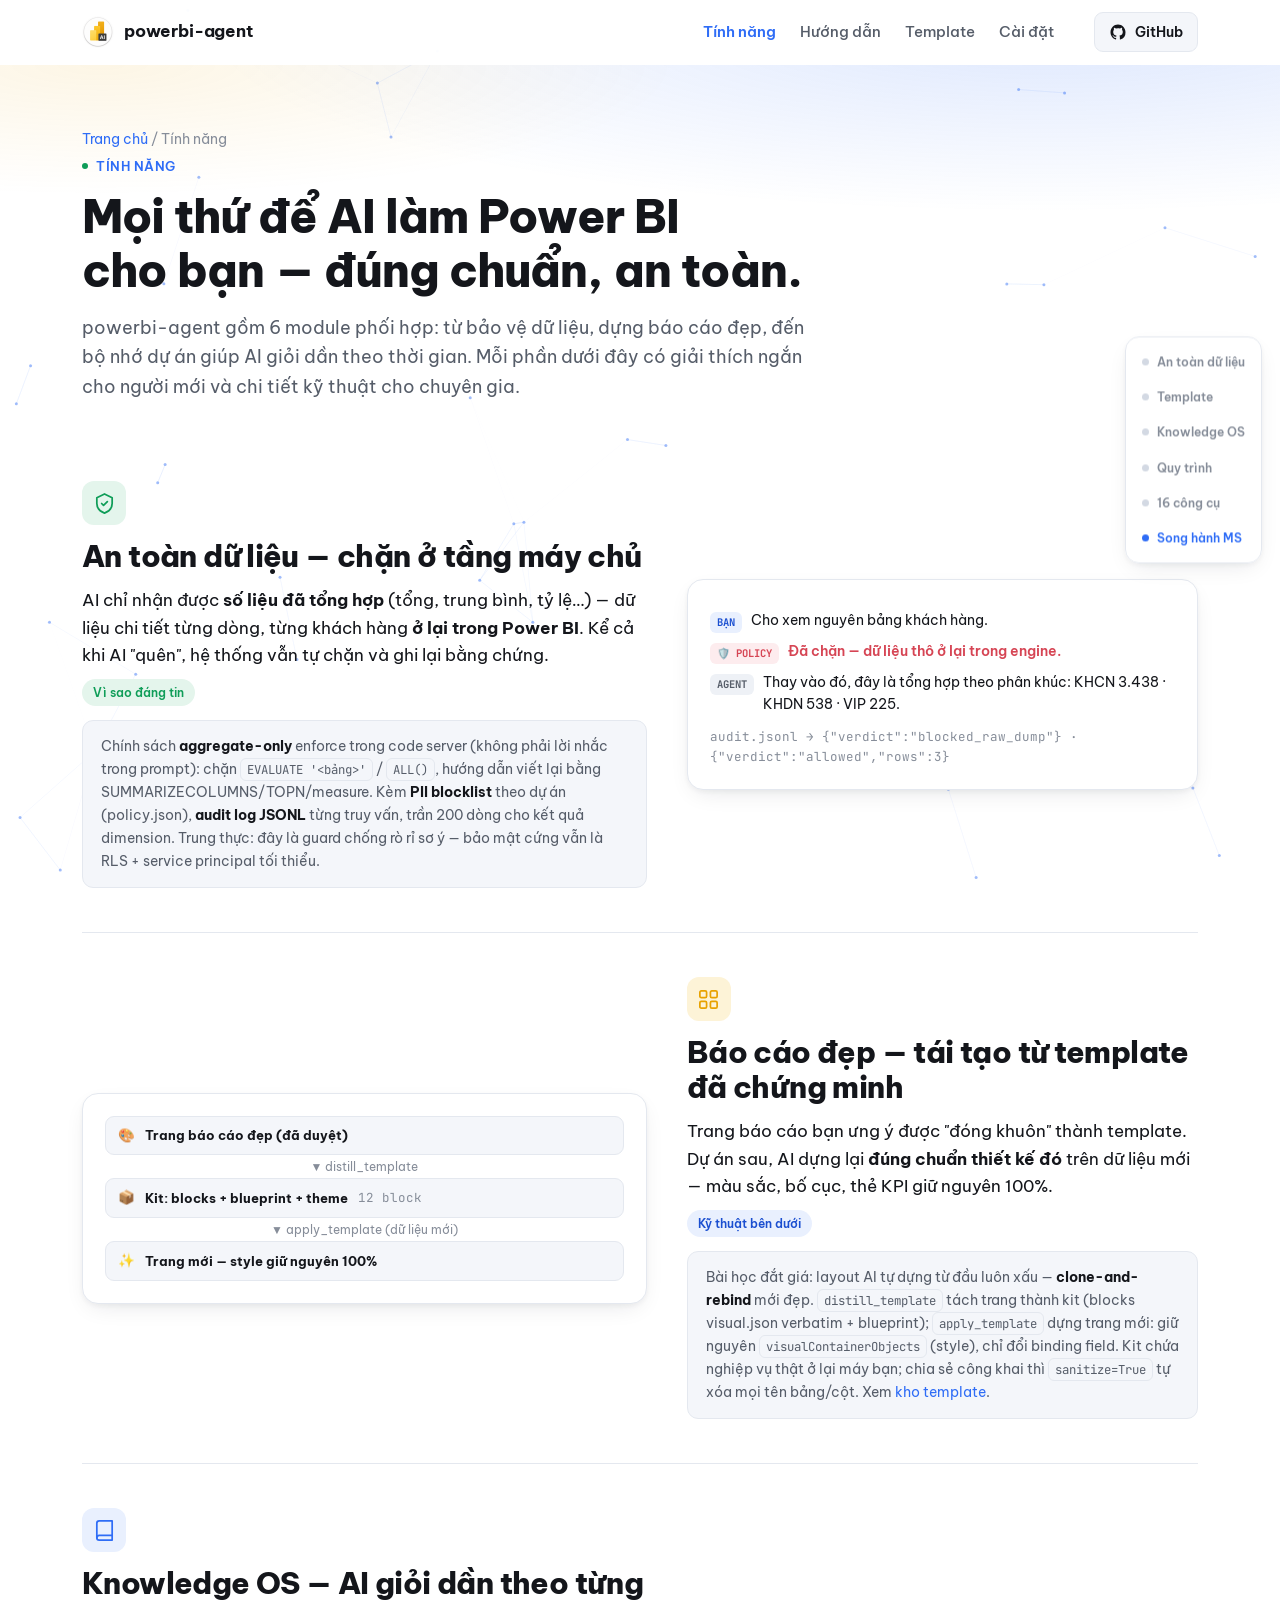
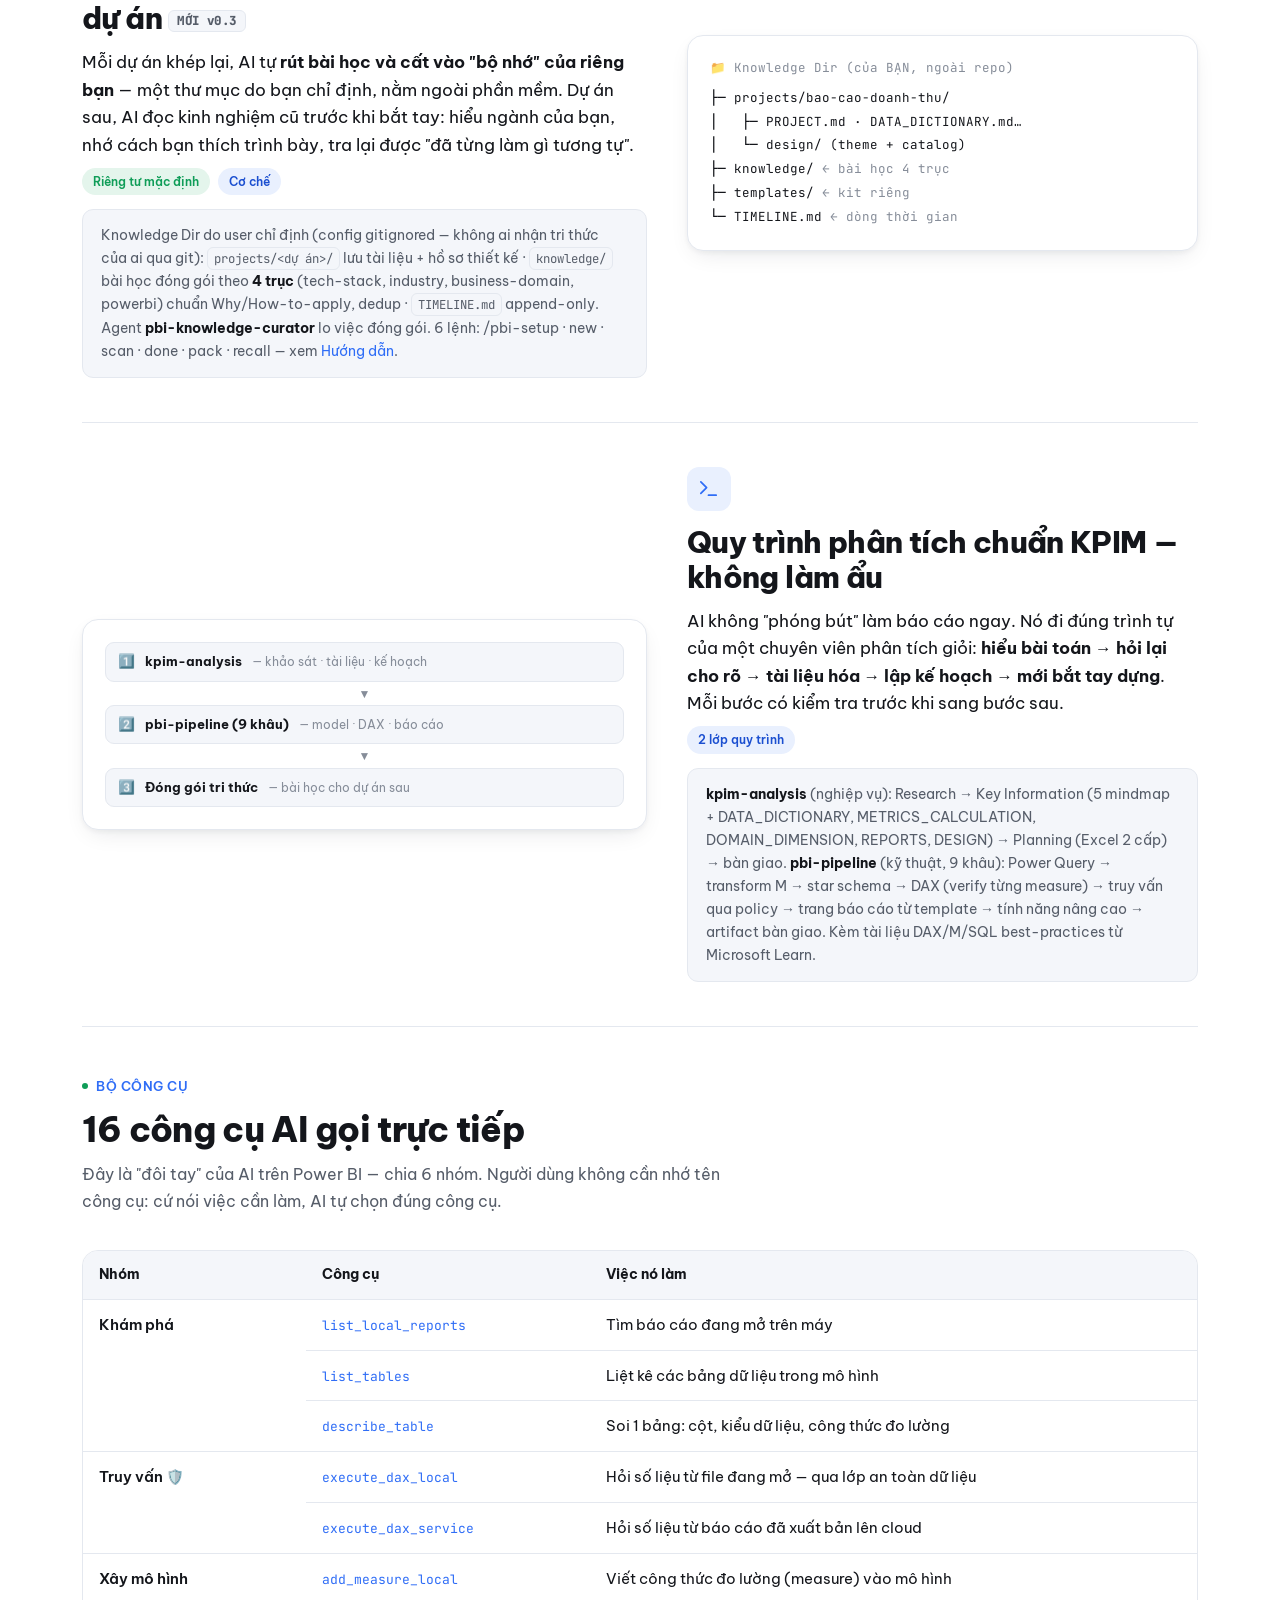
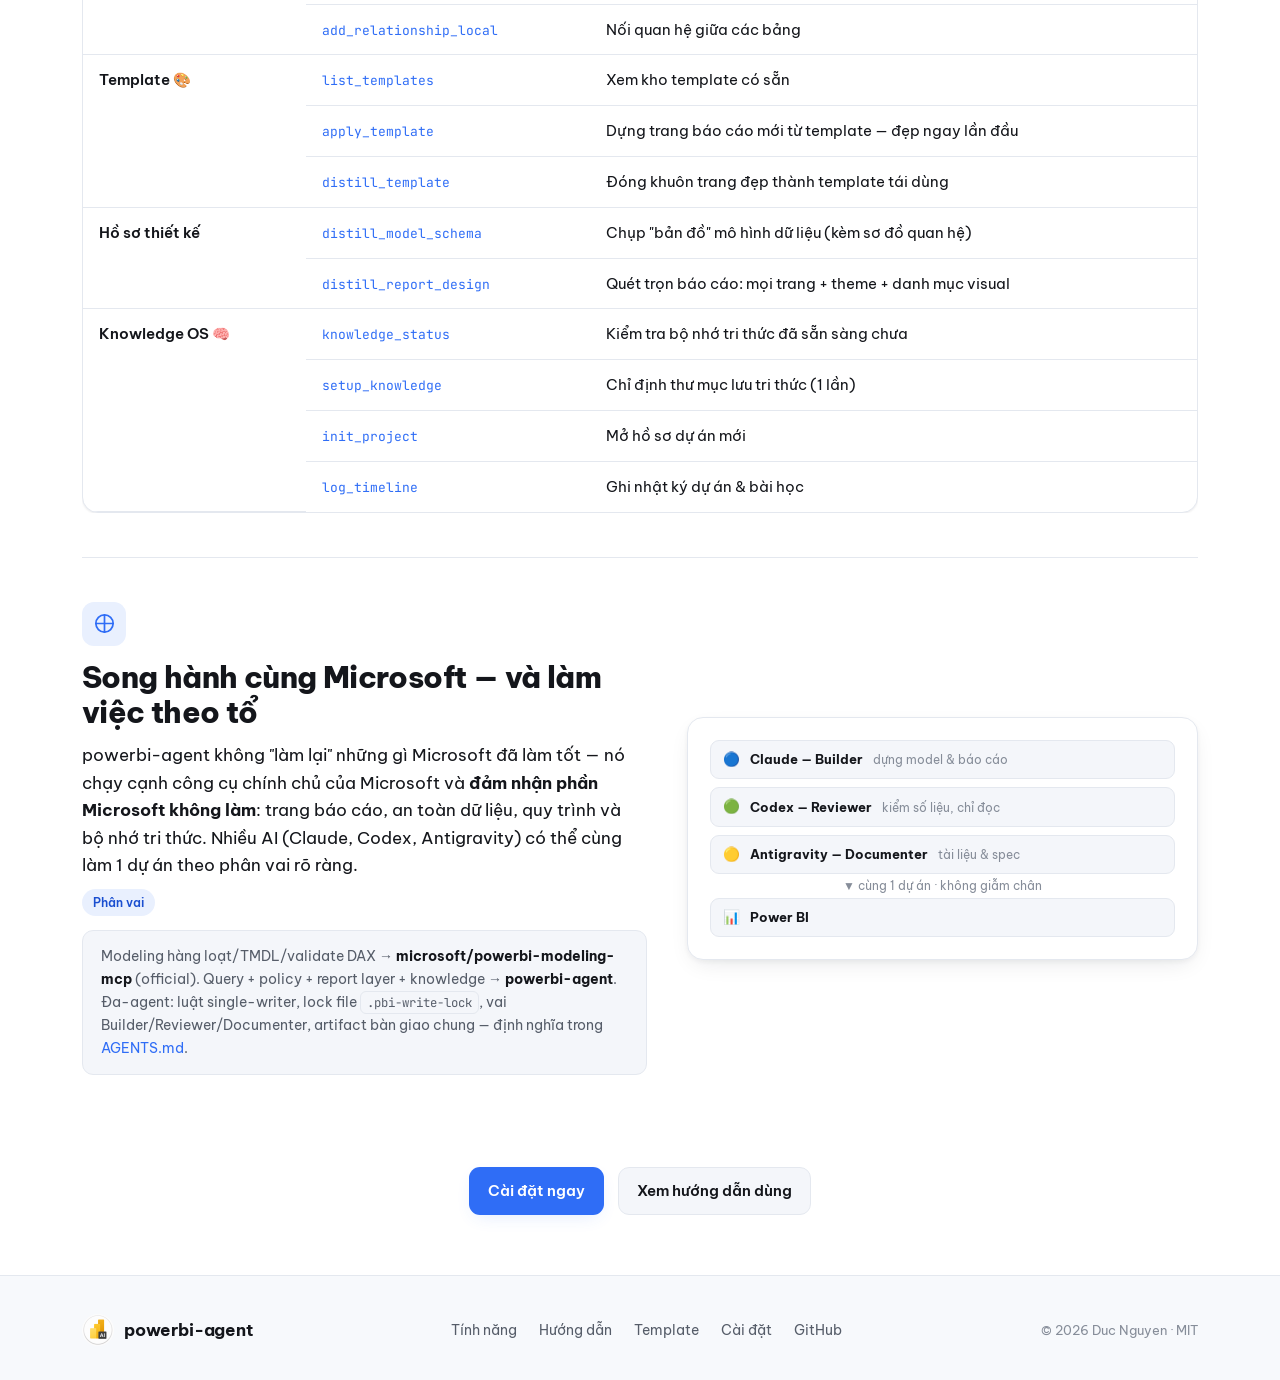
==== docs/feature/index.html @ 438487ad "docs site v2: real logo, 4 sub-pages (feature/instruction/template/install), quick-nav, dual-audienc" ====
<!doctype html>
<html lang="vi">
<head>
<meta charset="utf-8">
<meta name="viewport" content="width=device-width, initial-scale=1">
<title>Tính năng · powerbi-agent — AI Agent làm Power BI trọn vòng</title>
<meta name="description" content="Các module của powerbi-agent: an toàn dữ liệu enforce ở server, template báo cáo đẹp tái tạo được, Knowledge OS học theo từng dự án, quy trình phân tích chuẩn KPIM, 16 công cụ cho AI Agent.">
<link rel="icon" href="../assets/logo-128.png">
<link rel="preconnect" href="https://fonts.googleapis.com">
<link rel="preconnect" href="https://fonts.gstatic.com" crossorigin>
<link href="https://fonts.googleapis.com/css2?family=Be+Vietnam+Pro:wght@400;500;600;700;800&family=JetBrains+Mono:wght@400;500;600&display=swap" rel="stylesheet">
<link rel="stylesheet" href="../assets/site.css">
<style>
  .mod{display:grid;grid-template-columns:1.05fr .95fr;gap:40px;align-items:center;padding:44px 0;border-bottom:1px solid var(--border)}
  .mod:last-of-type{border-bottom:none}
  .mod.flip .mod-copy{order:2}
  .mod h2{font-size:clamp(1.4rem,3vw,1.9rem);font-weight:800;margin-top:12px}
  .mod .easy{margin-top:12px;font-size:1.04rem;line-height:1.65;color:var(--text)}
  .mod .deep{margin-top:14px;padding:14px 18px;background:var(--surface-2);border:1px solid var(--border);
    border-radius:var(--radius-sm);font-size:14px;color:var(--muted);line-height:1.65}
  .mod .deep b{color:var(--text)}
  .mod-visual{background:var(--surface);border:1px solid var(--border);border-radius:var(--radius);
    box-shadow:var(--shadow-md);padding:22px;font-size:13.5px}
  .mod-visual .mono{font-family:var(--mono);font-size:12.5px}
  @media (max-width:860px){.mod{grid-template-columns:1fr}.mod.flip .mod-copy{order:0}}
  .chat-line{display:flex;gap:9px;margin:8px 0;align-items:flex-start}
  .chat-line .who{flex:none;font-family:var(--mono);font-size:10.5px;font-weight:700;padding:2px 7px;border-radius:6px;margin-top:2px}
  .who.u{background:var(--accent-weak);color:var(--accent-ink)}
  .who.a{background:var(--surface-3);color:var(--muted)}
  .who.p{background:var(--danger-weak);color:var(--danger)}
  .swatch{display:inline-block;width:16px;height:16px;border-radius:4px;vertical-align:-3px;margin-right:2px;border:1px solid var(--border)}
  .flow-mini{display:flex;flex-direction:column;gap:8px}
  .flow-mini .fstep{display:flex;gap:10px;align-items:center;background:var(--surface-2);border:1px solid var(--border);border-radius:9px;padding:8px 12px}
  .flow-mini .fstep b{font-size:13px}
  .flow-mini .arr{text-align:center;color:var(--faint);font-size:12px;line-height:.6}
</style>
</head>
<body>
<canvas id="netbg" aria-hidden="true"></canvas>

<header class="site" id="siteHeader">
  <div class="wrap nav">
    <a class="brand" href="../"><img src="../assets/logo-128.png" alt="powerbi-agent">powerbi-agent</a>
    <nav class="nav-links">
      <a href="./" class="active">Tính năng</a>
      <a href="../instruction/">Hướng dẫn</a>
      <a href="../template/">Template</a>
      <a href="../install/">Cài đặt</a>
    </nav>
    <a class="btn btn-ghost btn-sm gh" href="https://github.com/ducnguyen221/powerbi-agent" target="_blank" rel="noopener">
      <svg viewBox="0 0 24 24" fill="currentColor" aria-hidden="true"><path d="M12 2C6.48 2 2 6.58 2 12.25c0 4.53 2.87 8.37 6.84 9.73.5.09.68-.22.68-.49 0-.24-.01-.87-.01-1.71-2.78.62-3.37-1.37-3.37-1.37-.45-1.18-1.11-1.49-1.11-1.49-.91-.64.07-.62.07-.62 1 .07 1.53 1.06 1.53 1.06.89 1.56 2.34 1.11 2.91.85.09-.66.35-1.11.63-1.36-2.22-.26-4.55-1.14-4.55-5.07 0-1.12.39-2.03 1.03-2.75-.1-.26-.45-1.3.1-2.71 0 0 .84-.28 2.75 1.05a9.4 9.4 0 0 1 2.5-.34c.85 0 1.71.12 2.5.34 1.91-1.33 2.75-1.05 2.75-1.05.55 1.41.2 2.45.1 2.71.64.72 1.03 1.63 1.03 2.75 0 3.94-2.34 4.81-4.57 5.06.36.32.68.94.68 1.9 0 1.37-.01 2.48-.01 2.82 0 .27.18.59.69.49A10.02 10.02 0 0 0 22 12.25C22 6.58 17.52 2 12 2Z"/></svg>
      <span>GitHub</span>
    </a>
  </div>
</header>

<nav class="quicknav" aria-label="Điều hướng nhanh">
  <a href="#an-toan"><span class="qdot"></span><span class="qlabel">An toàn dữ liệu</span></a>
  <a href="#template"><span class="qdot"></span><span class="qlabel">Template</span></a>
  <a href="#knowledge"><span class="qdot"></span><span class="qlabel">Knowledge OS</span></a>
  <a href="#quy-trinh"><span class="qdot"></span><span class="qlabel">Quy trình</span></a>
  <a href="#tools"><span class="qdot"></span><span class="qlabel">16 công cụ</span></a>
  <a href="#microsoft"><span class="qdot"></span><span class="qlabel">Song hành MS</span></a>
</nav>

<main>
<section class="page-hero">
  <div class="wrap">
    <p class="crumb"><a href="../">Trang chủ</a> / Tính năng</p>
    <span class="eyebrow"><span class="dot"></span>Tính năng</span>
    <h1>Mọi thứ để AI làm Power BI<br>cho bạn — đúng chuẩn, an toàn.</h1>
    <p class="lead">powerbi-agent gồm 6 module phối hợp: từ bảo vệ dữ liệu, dựng báo cáo đẹp,
    đến bộ nhớ dự án giúp AI giỏi dần theo thời gian. Mỗi phần dưới đây có giải thích ngắn cho
    người mới và chi tiết kỹ thuật cho chuyên gia.</p>
  </div>
</section>

<div class="wrap">

  <!-- MODULE 1: AN TOÀN DỮ LIỆU -->
  <div class="mod reveal" id="an-toan">
    <div class="mod-copy">
      <div class="ficon ok"><svg viewBox="0 0 24 24" fill="none" stroke="currentColor" stroke-width="1.8" stroke-linecap="round" stroke-linejoin="round"><path d="M12 2 4 6v6c0 5 3.4 8.4 8 10 4.6-1.6 8-5 8-10V6Z"/><path d="m9 12 2 2 4-4"/></svg></div>
      <h2>An toàn dữ liệu — chặn ở tầng máy chủ</h2>
      <p class="easy">AI chỉ nhận được <b>số liệu đã tổng hợp</b> (tổng, trung bình, tỷ lệ…) —
      dữ liệu chi tiết từng dòng, từng khách hàng <b>ở lại trong Power BI</b>. Kể cả khi AI "quên",
      hệ thống vẫn tự chặn và ghi lại bằng chứng.</p>
      <div class="aud"><span class="a1">Vì sao đáng tin</span></div>
      <div class="deep">Chính sách <b>aggregate-only</b> enforce trong code server (không phải lời nhắc
      trong prompt): chặn <code class="inline">EVALUATE '&lt;bảng&gt;'</code> / <code class="inline">ALL()</code>,
      hướng dẫn viết lại bằng SUMMARIZECOLUMNS/TOPN/measure. Kèm <b>PII blocklist</b> theo dự án
      (policy.json), <b>audit log JSONL</b> từng truy vấn, trần 200 dòng cho kết quả dimension.
      Trung thực: đây là guard chống rò rỉ sơ ý — bảo mật cứng vẫn là RLS + service principal tối thiểu.</div>
    </div>
    <div class="mod-visual" aria-hidden="true">
      <div class="chat-line"><span class="who u">BẠN</span><span>Cho xem nguyên bảng khách hàng.</span></div>
      <div class="chat-line"><span class="who p">🛡️ POLICY</span><span style="color:var(--danger);font-weight:600">Đã chặn — dữ liệu thô ở lại trong engine.</span></div>
      <div class="chat-line"><span class="who a">AGENT</span><span>Thay vào đó, đây là tổng hợp theo phân khúc: KHCN 3.438 · KHDN 538 · VIP 225.</span></div>
      <p class="mono" style="margin-top:12px;color:var(--faint)">audit.jsonl → {"verdict":"blocked_raw_dump"} · {"verdict":"allowed","rows":3}</p>
    </div>
  </div>

  <!-- MODULE 2: TEMPLATE -->
  <div class="mod flip reveal" id="template">
    <div class="mod-copy">
      <div class="ficon gold"><svg viewBox="0 0 24 24" fill="none" stroke="currentColor" stroke-width="1.8" stroke-linecap="round" stroke-linejoin="round"><rect x="3" y="3" width="7" height="7" rx="1.5"/><rect x="14" y="3" width="7" height="7" rx="1.5"/><rect x="3" y="14" width="7" height="7" rx="1.5"/><rect x="14" y="14" width="7" height="7" rx="1.5"/></svg></div>
      <h2>Báo cáo đẹp — tái tạo từ template đã chứng minh</h2>
      <p class="easy">Trang báo cáo bạn ưng ý được "đóng khuôn" thành template. Dự án sau, AI dựng lại
      <b>đúng chuẩn thiết kế đó</b> trên dữ liệu mới — màu sắc, bố cục, thẻ KPI giữ nguyên 100%.</p>
      <div class="aud"><span class="a2">Kỹ thuật bên dưới</span></div>
      <div class="deep">Bài học đắt giá: layout AI tự dựng từ đầu luôn xấu — <b>clone-and-rebind</b> mới đẹp.
      <code class="inline">distill_template</code> tách trang thành kit (blocks visual.json verbatim + blueprint);
      <code class="inline">apply_template</code> dựng trang mới: giữ nguyên <code class="inline">visualContainerObjects</code>
      (style), chỉ đổi binding field. Kit chứa nghiệp vụ thật ở lại máy bạn; chia sẻ công khai thì
      <code class="inline">sanitize=True</code> tự xóa mọi tên bảng/cột. Xem <a href="../template/" style="color:var(--accent)">kho template</a>.</div>
    </div>
    <div class="mod-visual" aria-hidden="true">
      <div class="flow-mini">
        <div class="fstep"><span>🎨</span><b>Trang báo cáo đẹp (đã duyệt)</b></div>
        <div class="arr">▼ distill_template</div>
        <div class="fstep"><span>📦</span><b>Kit: blocks + blueprint + theme</b><span class="mono" style="color:var(--faint)">12 block</span></div>
        <div class="arr">▼ apply_template (dữ liệu mới)</div>
        <div class="fstep"><span>✨</span><b>Trang mới — style giữ nguyên 100%</b></div>
      </div>
    </div>
  </div>

  <!-- MODULE 3: KNOWLEDGE OS -->
  <div class="mod reveal" id="knowledge">
    <div class="mod-copy">
      <div class="ficon"><svg viewBox="0 0 24 24" fill="none" stroke="currentColor" stroke-width="1.8" stroke-linecap="round" stroke-linejoin="round"><path d="M4 19.5A2.5 2.5 0 0 1 6.5 17H20"/><path d="M6.5 2H20v20H6.5A2.5 2.5 0 0 1 4 19.5v-15A2.5 2.5 0 0 1 6.5 2Z"/></svg></div>
      <h2>Knowledge OS — AI giỏi dần theo từng dự án <span class="kbd" style="vertical-align:middle">MỚI v0.3</span></h2>
      <p class="easy">Mỗi dự án khép lại, AI tự <b>rút bài học và cất vào "bộ nhớ" của riêng bạn</b> —
      một thư mục do bạn chỉ định, nằm ngoài phần mềm. Dự án sau, AI đọc kinh nghiệm cũ trước khi
      bắt tay: hiểu ngành của bạn, nhớ cách bạn thích trình bày, tra lại được "đã từng làm gì tương tự".</p>
      <div class="aud"><span class="a1">Riêng tư mặc định</span><span class="a2">Cơ chế</span></div>
      <div class="deep">Knowledge Dir do user chỉ định (config gitignored — không ai nhận tri thức của ai
      qua git): <code class="inline">projects/&lt;dự án&gt;/</code> lưu tài liệu + hồ sơ thiết kế ·
      <code class="inline">knowledge/</code> bài học đóng gói theo <b>4 trục</b> (tech-stack, industry,
      business-domain, powerbi) chuẩn Why/How-to-apply, dedup · <code class="inline">TIMELINE.md</code>
      append-only. Agent <b>pbi-knowledge-curator</b> lo việc đóng gói. 6 lệnh:
      /pbi-setup · new · scan · done · pack · recall — xem <a href="../instruction/" style="color:var(--accent)">Hướng dẫn</a>.</div>
    </div>
    <div class="mod-visual" aria-hidden="true">
      <p class="mono" style="color:var(--faint);margin-bottom:8px">📁 Knowledge Dir (của BẠN, ngoài repo)</p>
      <div class="mono" style="line-height:1.9">
        ├─ projects/bao-cao-doanh-thu/<br>
        │&nbsp;&nbsp;&nbsp;├─ PROJECT.md · DATA_DICTIONARY.md…<br>
        │&nbsp;&nbsp;&nbsp;└─ design/ (theme + catalog)<br>
        ├─ knowledge/ <span style="color:var(--faint)">← bài học 4 trục</span><br>
        ├─ templates/ <span style="color:var(--faint)">← kit riêng</span><br>
        └─ TIMELINE.md <span style="color:var(--faint)">← dòng thời gian</span>
      </div>
    </div>
  </div>

  <!-- MODULE 4: QUY TRÌNH -->
  <div class="mod flip reveal" id="quy-trinh">
    <div class="mod-copy">
      <div class="ficon"><svg viewBox="0 0 24 24" fill="none" stroke="currentColor" stroke-width="1.8" stroke-linecap="round" stroke-linejoin="round"><path d="M4 17l6-6-6-6"/><path d="M12 19h8"/></svg></div>
      <h2>Quy trình phân tích chuẩn KPIM — không làm ẩu</h2>
      <p class="easy">AI không "phóng bút" làm báo cáo ngay. Nó đi đúng trình tự của một chuyên viên
      phân tích giỏi: <b>hiểu bài toán → hỏi lại cho rõ → tài liệu hóa → lập kế hoạch → mới bắt tay dựng</b>.
      Mỗi bước có kiểm tra trước khi sang bước sau.</p>
      <div class="aud"><span class="a2">2 lớp quy trình</span></div>
      <div class="deep"><b>kpim-analysis</b> (nghiệp vụ): Research → Key Information (5 mindmap +
      DATA_DICTIONARY, METRICS_CALCULATION, DOMAIN_DIMENSION, REPORTS, DESIGN) → Planning (Excel 2 cấp)
      → bàn giao. <b>pbi-pipeline</b> (kỹ thuật, 9 khâu): Power Query → transform M → star schema →
      DAX (verify từng measure) → truy vấn qua policy → trang báo cáo từ template → tính năng nâng cao
      → artifact bàn giao. Kèm tài liệu DAX/M/SQL best-practices từ Microsoft Learn.</div>
    </div>
    <div class="mod-visual" aria-hidden="true">
      <div class="flow-mini">
        <div class="fstep"><span>1️⃣</span><b>kpim-analysis</b><span style="color:var(--faint);font-size:12px">— khảo sát · tài liệu · kế hoạch</span></div>
        <div class="arr">▼</div>
        <div class="fstep"><span>2️⃣</span><b>pbi-pipeline (9 khâu)</b><span style="color:var(--faint);font-size:12px">— model · DAX · báo cáo</span></div>
        <div class="arr">▼</div>
        <div class="fstep"><span>3️⃣</span><b>Đóng gói tri thức</b><span style="color:var(--faint);font-size:12px">— bài học cho dự án sau</span></div>
      </div>
    </div>
  </div>

  <!-- MODULE 5: 16 TOOLS -->
  <section id="tools" class="reveal" style="padding:44px 0;border-bottom:1px solid var(--border)">
    <div class="sec-head">
      <span class="eyebrow"><span class="dot"></span>Bộ công cụ</span>
      <h2>16 công cụ AI gọi trực tiếp</h2>
      <p>Đây là "đôi tay" của AI trên Power BI — chia 6 nhóm. Người dùng không cần nhớ tên công cụ:
      cứ nói việc cần làm, AI tự chọn đúng công cụ.</p>
    </div>
    <div class="tbl-wrap">
      <table class="tbl">
        <thead><tr><th>Nhóm</th><th>Công cụ</th><th>Việc nó làm</th></tr></thead>
        <tbody>
          <tr><td class="lbl" rowspan="3">Khám phá</td><td><code>list_local_reports</code></td><td>Tìm báo cáo đang mở trên máy</td></tr>
          <tr><td><code>list_tables</code></td><td>Liệt kê các bảng dữ liệu trong mô hình</td></tr>
          <tr><td><code>describe_table</code></td><td>Soi 1 bảng: cột, kiểu dữ liệu, công thức đo lường</td></tr>
          <tr><td class="lbl" rowspan="2">Truy vấn 🛡️</td><td><code>execute_dax_local</code></td><td>Hỏi số liệu từ file đang mở — qua lớp an toàn dữ liệu</td></tr>
          <tr><td><code>execute_dax_service</code></td><td>Hỏi số liệu từ báo cáo đã xuất bản lên cloud</td></tr>
          <tr><td class="lbl" rowspan="2">Xây mô hình</td><td><code>add_measure_local</code></td><td>Viết công thức đo lường (measure) vào mô hình</td></tr>
          <tr><td><code>add_relationship_local</code></td><td>Nối quan hệ giữa các bảng</td></tr>
          <tr><td class="lbl" rowspan="3">Template 🎨</td><td><code>list_templates</code></td><td>Xem kho template có sẵn</td></tr>
          <tr><td><code>apply_template</code></td><td>Dựng trang báo cáo mới từ template — đẹp ngay lần đầu</td></tr>
          <tr><td><code>distill_template</code></td><td>Đóng khuôn trang đẹp thành template tái dùng</td></tr>
          <tr><td class="lbl" rowspan="2">Hồ sơ thiết kế</td><td><code>distill_model_schema</code></td><td>Chụp "bản đồ" mô hình dữ liệu (kèm sơ đồ quan hệ)</td></tr>
          <tr><td><code>distill_report_design</code></td><td>Quét trọn báo cáo: mọi trang + theme + danh mục visual</td></tr>
          <tr><td class="lbl" rowspan="4">Knowledge OS 🧠</td><td><code>knowledge_status</code></td><td>Kiểm tra bộ nhớ tri thức đã sẵn sàng chưa</td></tr>
          <tr><td><code>setup_knowledge</code></td><td>Chỉ định thư mục lưu tri thức (1 lần)</td></tr>
          <tr><td><code>init_project</code></td><td>Mở hồ sơ dự án mới</td></tr>
          <tr><td><code>log_timeline</code></td><td>Ghi nhật ký dự án & bài học</td></tr>
        </tbody>
      </table>
    </div>
  </section>

  <!-- MODULE 6: MICROSOFT + MULTI-AGENT -->
  <div class="mod reveal" id="microsoft" style="border-bottom:none">
    <div class="mod-copy">
      <div class="ficon"><svg viewBox="0 0 24 24" fill="none" stroke="currentColor" stroke-width="1.8" stroke-linecap="round" stroke-linejoin="round"><path d="M12 3v18"/><path d="M3 12h18"/><circle cx="12" cy="12" r="9"/></svg></div>
      <h2>Song hành cùng Microsoft — và làm việc theo tổ</h2>
      <p class="easy">powerbi-agent không "làm lại" những gì Microsoft đã làm tốt — nó chạy cạnh công cụ
      chính chủ của Microsoft và <b>đảm nhận phần Microsoft không làm</b>: trang báo cáo, an toàn dữ liệu,
      quy trình và bộ nhớ tri thức. Nhiều AI (Claude, Codex, Antigravity) có thể cùng làm 1 dự án
      theo phân vai rõ ràng.</p>
      <div class="aud"><span class="a2">Phân vai</span></div>
      <div class="deep">Modeling hàng loạt/TMDL/validate DAX → <b>microsoft/powerbi-modeling-mcp</b> (official).
      Query + policy + report layer + knowledge → <b>powerbi-agent</b>. Đa-agent: luật single-writer,
      lock file <code class="inline">.pbi-write-lock</code>, vai Builder/Reviewer/Documenter, artifact
      bàn giao chung — định nghĩa trong <a href="https://github.com/ducnguyen221/powerbi-agent/blob/main/AGENTS.md" style="color:var(--accent)">AGENTS.md</a>.</div>
    </div>
    <div class="mod-visual" aria-hidden="true">
      <div class="flow-mini">
        <div class="fstep"><span>🔵</span><b>Claude — Builder</b><span style="color:var(--faint);font-size:12px">dựng model & báo cáo</span></div>
        <div class="fstep"><span>🟢</span><b>Codex — Reviewer</b><span style="color:var(--faint);font-size:12px">kiểm số liệu, chỉ đọc</span></div>
        <div class="fstep"><span>🟡</span><b>Antigravity — Documenter</b><span style="color:var(--faint);font-size:12px">tài liệu & spec</span></div>
        <div class="arr">▼ cùng 1 dự án · không giẫm chân</div>
        <div class="fstep"><span>📊</span><b>Power BI</b></div>
      </div>
    </div>
  </div>

  <div style="text-align:center;padding:48px 0 20px">
    <a class="btn btn-primary" href="../install/">Cài đặt ngay</a>
    <a class="btn btn-ghost" href="../instruction/" style="margin-left:10px">Xem hướng dẫn dùng</a>
  </div>
</div>
</main>

<footer class="site">
  <div class="wrap foot">
    <a class="brand" href="../"><img src="../assets/logo-128.png" alt="powerbi-agent" width="26" height="26">powerbi-agent</a>
    <div class="foot-links">
      <a href="../feature/">Tính năng</a><a href="../instruction/">Hướng dẫn</a>
      <a href="../template/">Template</a><a href="../install/">Cài đặt</a>
      <a href="https://github.com/ducnguyen221/powerbi-agent" target="_blank" rel="noopener">GitHub</a>
    </div>
    <span class="foot-copy">© 2026 Duc Nguyen · MIT</span>
  </div>
</footer>
<script src="../assets/site.js"></script>
</body>
</html>
---- docs/assets/site.css ----
/* powerbi-agent — shared design system (theo khuôn landing / ai-record family) */
:root{
  --bg:#ffffff; --bg-tint:#f7f9fc; --surface:#ffffff; --surface-2:#f4f6fa; --surface-3:#eef1f6;
  --border:#e4e8ef; --border-strong:#d3d9e3; --text:#14161b; --muted:#565d69; --faint:#868d99;
  --accent:#2f6df6; --accent-ink:#1b4fd0; --accent-weak:#e9f0fe; --accent-glow:rgba(47,109,246,.16);
  --gold:#e8a200; --gold-weak:#fdf3d7;
  --ok:#0f9d58; --ok-weak:#e4f5ec; --warn:#c9820a; --danger:#d64554; --danger-weak:#fdecee;
  --code-bg:#0f1116; --code-text:#e8ebf1; --code-border:#20242e;
  --radius:16px; --radius-sm:11px;
  --shadow-sm:0 1px 2px rgba(16,24,40,.05),0 1px 3px rgba(16,24,40,.04);
  --shadow-md:0 8px 24px -8px rgba(16,24,40,.12),0 2px 6px rgba(16,24,40,.05);
  --shadow-lg:0 30px 70px -24px rgba(20,40,90,.28);
  --mono:"JetBrains Mono",ui-monospace,"Cascadia Code",Consolas,monospace;
  --font:"Be Vietnam Pro",-apple-system,"Segoe UI",Roboto,"Noto Sans",sans-serif;
  --maxw:1160px;
}
@media (prefers-color-scheme:dark){
  :root{
    --bg:#0e0f13; --bg-tint:#111318; --surface:#16181d; --surface-2:#1b1e24; --surface-3:#22262e;
    --border:#282c34; --border-strong:#343a44; --text:#e9ebef; --muted:#a4abb6; --faint:#727984;
    --accent:#5b8cff; --accent-ink:#8fb0ff; --accent-weak:#182338; --accent-glow:rgba(91,140,255,.20);
    --gold:#f2c811; --gold-weak:#2b2410;
    --ok:#3ec38a; --ok-weak:#12271d; --warn:#e0a032; --danger:#ef6d79; --danger-weak:#2c161a;
    --code-bg:#0a0c10; --code-text:#e4e8f0; --code-border:#20242e;
    --shadow-sm:0 1px 2px rgba(0,0,0,.4);
    --shadow-md:0 10px 28px -10px rgba(0,0,0,.6);
    --shadow-lg:0 34px 80px -28px rgba(0,0,0,.75);
  }
}
*{box-sizing:border-box}
html{scroll-behavior:smooth;background:var(--bg)}
@media (prefers-reduced-motion:reduce){html{scroll-behavior:auto}}
#netbg{position:fixed;inset:0;width:100%;height:100%;z-index:-1;pointer-events:none;opacity:.9}
body{margin:0;background:transparent;color:var(--text);font-family:var(--font);line-height:1.6;
  font-size:16px;-webkit-font-smoothing:antialiased;text-rendering:optimizeLegibility;overflow-x:hidden}
a{color:inherit;text-decoration:none}
h1,h2,h3,h4{margin:0;letter-spacing:-.02em;line-height:1.15}
p{margin:0}
::selection{background:var(--accent);color:#fff}
.wrap{max-width:var(--maxw);margin:0 auto;padding:0 22px}
.eyebrow{display:inline-flex;align-items:center;gap:8px;font-size:12.5px;font-weight:600;
  letter-spacing:.04em;text-transform:uppercase;color:var(--accent)}
.eyebrow .dot{width:6px;height:6px;border-radius:50%;background:var(--ok)}

/* header */
header.site{position:sticky;top:0;z-index:50;background:color-mix(in srgb,var(--bg) 82%,transparent);
  backdrop-filter:saturate(180%) blur(14px);-webkit-backdrop-filter:saturate(180%) blur(14px);
  border-bottom:1px solid transparent;transition:border-color .25s}
header.site.scrolled{border-bottom-color:var(--border)}
.nav{display:flex;align-items:center;gap:20px;height:64px}
.brand{display:flex;align-items:center;gap:10px;font-weight:700;font-size:17px;letter-spacing:-.01em}
.brand img{width:32px;height:32px;border-radius:50%;display:block}
.nav-links{display:flex;gap:24px;margin-left:auto}
.nav-links a{font-size:14.5px;font-weight:500;color:var(--muted);transition:color .18s}
.nav-links a:hover,.nav-links a.active{color:var(--text)}
.nav-links a.active{color:var(--accent);font-weight:600}
.nav .gh{margin-left:20px}
@media (max-width:860px){.nav-links{gap:14px}.nav-links a{font-size:13px}.nav .gh span{display:none}}

/* buttons */
.btn{display:inline-flex;align-items:center;gap:8px;white-space:nowrap;font-family:var(--font);
  font-size:15px;font-weight:600;padding:11px 18px;border-radius:11px;border:1px solid transparent;
  cursor:pointer;transition:transform .12s ease,background .18s,border-color .18s,box-shadow .18s}
.btn svg{width:18px;height:18px;flex:none}
.btn:active{transform:translateY(1px)}
.btn-primary{background:var(--accent);color:#fff;box-shadow:0 6px 18px -6px var(--accent-glow)}
.btn-primary:hover{background:var(--accent-ink)}
.btn-ghost{background:var(--surface-2);color:var(--text);border-color:var(--border)}
.btn-ghost:hover{background:var(--surface-3);border-color:var(--border-strong)}
.btn-sm{padding:8px 14px;font-size:14px;border-radius:9px}

/* page hero (sub-pages) */
.page-hero{position:relative;padding:64px 0 36px;overflow:hidden}
.page-hero::before{content:"";position:absolute;inset:0;z-index:-1;pointer-events:none;
  background:radial-gradient(120% 90% at 82% -10%,var(--accent-glow),transparent 55%),
    radial-gradient(90% 70% at 8% 0%,color-mix(in srgb,var(--gold) 10%,transparent),transparent 50%)}
.page-hero h1{font-size:clamp(1.9rem,4.6vw,2.9rem);font-weight:800;margin-top:14px}
.page-hero .lead{margin-top:16px;font-size:clamp(1rem,2vw,1.15rem);color:var(--muted);max-width:62ch;line-height:1.6}
.crumb{font-size:13.5px;color:var(--faint)}
.crumb a{color:var(--accent)}

/* sections & cards */
section{padding:56px 0}
.sec-head{max-width:660px;margin-bottom:36px}
.sec-head h2{font-size:clamp(1.6rem,3.4vw,2.2rem);font-weight:800;margin-top:12px}
.sec-head p{margin-top:12px;color:var(--muted);font-size:1.03rem;line-height:1.6}
.card{background:var(--surface);border:1px solid var(--border);border-radius:var(--radius);
  padding:24px;box-shadow:var(--shadow-sm)}
.card h3{font-size:1.12rem;font-weight:700}
.card p{margin-top:9px;color:var(--muted);font-size:14.5px;line-height:1.6}
.grid-2{display:grid;grid-template-columns:1fr 1fr;gap:16px}
.grid-3{display:grid;grid-template-columns:repeat(3,1fr);gap:16px}
@media (max-width:900px){.grid-3{grid-template-columns:1fr 1fr}}
@media (max-width:620px){.grid-2,.grid-3{grid-template-columns:1fr}}
.ficon{width:44px;height:44px;border-radius:12px;display:flex;align-items:center;justify-content:center;
  background:var(--accent-weak);color:var(--accent);margin-bottom:14px}
.ficon.gold{background:var(--gold-weak);color:var(--gold)}
.ficon.ok{background:var(--ok-weak);color:var(--ok)}
.ficon svg{width:23px;height:23px}
.kbd{display:inline-block;font-family:var(--mono);font-size:12.5px;color:var(--muted);
  background:var(--surface-2);border:1px solid var(--border);border-radius:6px;padding:3px 8px}
code.inline{font-family:var(--mono);font-size:.88em;background:var(--surface-2);
  border:1px solid var(--border);border-radius:6px;padding:2px 6px}

/* tables */
.tbl-wrap{overflow-x:auto}
table.tbl{border-collapse:separate;border-spacing:0;width:100%;background:var(--surface);
  border:1px solid var(--border);border-radius:var(--radius);overflow:hidden;box-shadow:var(--shadow-sm)}
table.tbl th,table.tbl td{padding:13px 16px;text-align:left;font-size:14.5px;vertical-align:top}
table.tbl thead th{background:var(--surface-2);font-weight:700;font-size:13.5px;border-bottom:1px solid var(--border)}
table.tbl tbody tr:not(:last-child) td{border-bottom:1px solid var(--border)}
table.tbl td.lbl{font-weight:600;white-space:nowrap}
table.tbl code{font-family:var(--mono);font-size:13px;color:var(--accent)}

/* code cards */
.code-card{background:var(--code-bg);border:1px solid var(--code-border);border-radius:var(--radius);
  box-shadow:var(--shadow-md);overflow:hidden;margin:14px 0}
.code-top{display:flex;align-items:center;gap:8px;padding:10px 15px;border-bottom:1px solid var(--code-border)}
.code-top .fn{font-family:var(--mono);font-size:12.5px;color:#9aa3b2}
.copy-btn{margin-left:auto;display:inline-flex;align-items:center;gap:6px;cursor:pointer;
  font-family:var(--font);font-size:12.5px;font-weight:600;color:#cdd4e0;
  background:rgba(255,255,255,.06);border:1px solid rgba(255,255,255,.12);padding:5px 11px;border-radius:8px}
.copy-btn:hover{background:rgba(255,255,255,.12);color:#fff}
.copy-btn.done{color:#3ec38a;border-color:rgba(62,195,138,.4)}
.code-scroll{overflow-x:auto}
.code-card pre{margin:0;padding:15px 18px}
.code-card pre code{font-family:var(--mono);font-size:13px;line-height:1.8;color:var(--code-text);white-space:pre;display:block}
.code-scroll .cm{color:#6f7a8d}.code-scroll .pr{color:#5b8cff}

/* callouts */
.note{border-left:3px solid var(--accent);background:var(--accent-weak);padding:14px 18px;
  border-radius:var(--radius-sm);font-size:14.5px;color:var(--text);margin:16px 0;line-height:1.6}
.note.warn{border-left-color:var(--warn);background:color-mix(in srgb,var(--warn) 10%,var(--surface))}
.note b{color:var(--text)}

/* steps */
.step{display:flex;gap:16px;align-items:flex-start;margin:18px 0}
.step .num{flex:none;width:36px;height:36px;border-radius:50%;background:var(--accent);color:#fff;
  font-weight:800;display:flex;align-items:center;justify-content:center;font-size:15px}
.step .body{flex:1;min-width:0}
.step h3{font-size:1.08rem;font-weight:700}
.step p{margin-top:6px;color:var(--muted);font-size:14.5px;line-height:1.6}

/* dual-audience chips */
.aud{display:flex;gap:8px;flex-wrap:wrap;margin-top:10px}
.aud span{font-size:12px;font-weight:600;padding:3px 10px;border-radius:999px;border:1px solid var(--border);color:var(--muted)}
.aud .a1{background:var(--ok-weak);color:var(--ok);border-color:transparent}
.aud .a2{background:var(--accent-weak);color:var(--accent-ink);border-color:transparent}

/* quick-nav dọc bên phải */
.quicknav{position:fixed;right:18px;top:50%;transform:translateY(-50%);z-index:40;
  display:flex;flex-direction:column;gap:6px;background:color-mix(in srgb,var(--surface) 80%,transparent);
  backdrop-filter:blur(10px);border:1px solid var(--border);border-radius:14px;padding:10px 8px;box-shadow:var(--shadow-md)}
.quicknav a{display:flex;align-items:center;gap:8px;font-size:12px;font-weight:600;color:var(--faint);
  padding:5px 8px;border-radius:8px;transition:color .15s,background .15s}
.quicknav a .qdot{width:7px;height:7px;border-radius:50%;background:var(--border-strong);flex:none;transition:background .15s}
.quicknav a:hover{color:var(--text);background:var(--surface-2)}
.quicknav a.on{color:var(--accent)}
.quicknav a.on .qdot{background:var(--accent)}
@media (max-width:1240px){.quicknav .qlabel{display:none}.quicknav{padding:10px 6px}}
@media (max-width:760px){.quicknav{display:none}}

/* footer */
footer.site{border-top:1px solid var(--border);background:var(--bg-tint);padding:38px 0 34px;margin-top:40px}
.foot{display:flex;justify-content:space-between;gap:30px;flex-wrap:wrap;align-items:center}
.foot-links{display:flex;gap:22px;flex-wrap:wrap}
.foot-links a{font-size:14px;color:var(--muted)}
.foot-links a:hover{color:var(--accent)}
.foot-copy{color:var(--faint);font-size:13px}

/* reveal */
@media (prefers-reduced-motion:no-preference){
  .reveal{opacity:0;transform:translateY(20px);transition:opacity .6s cubic-bezier(.16,1,.3,1),transform .6s cubic-bezier(.16,1,.3,1)}
  .reveal.in{opacity:1;transform:none}
}
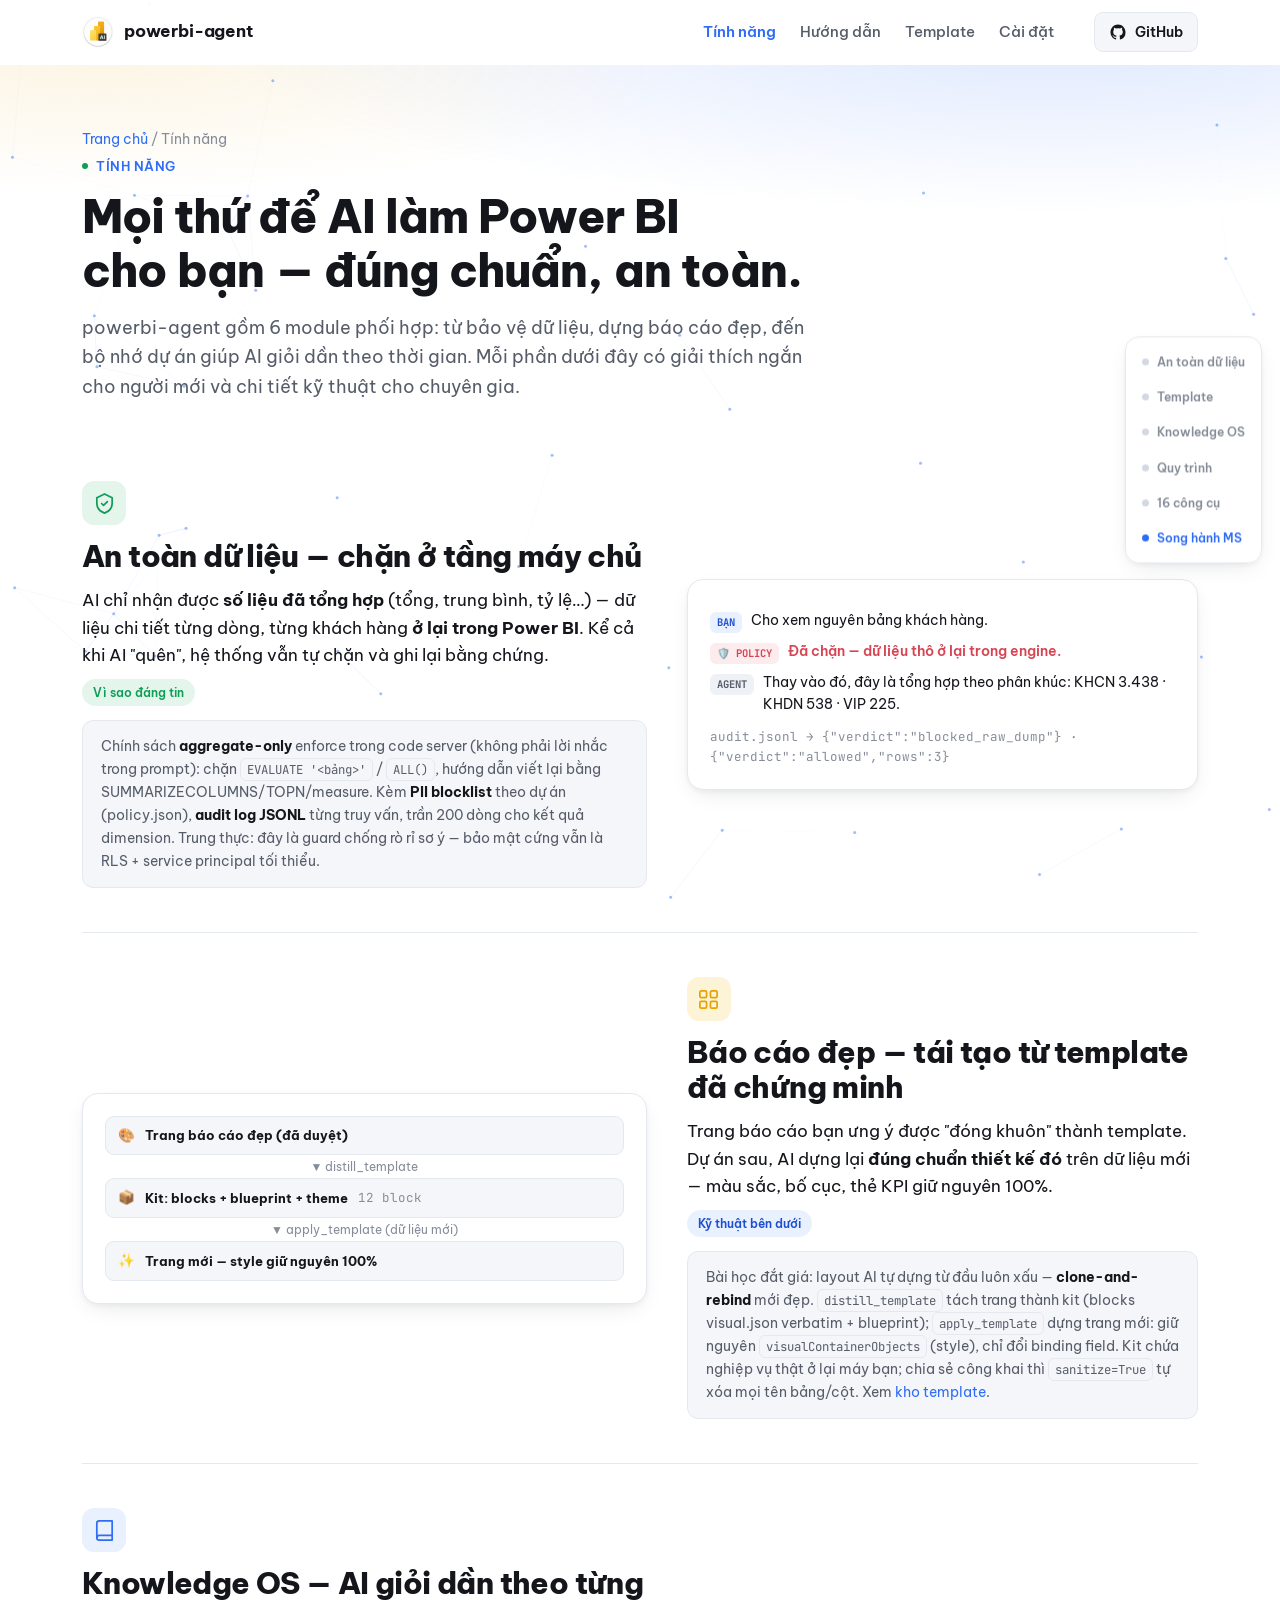
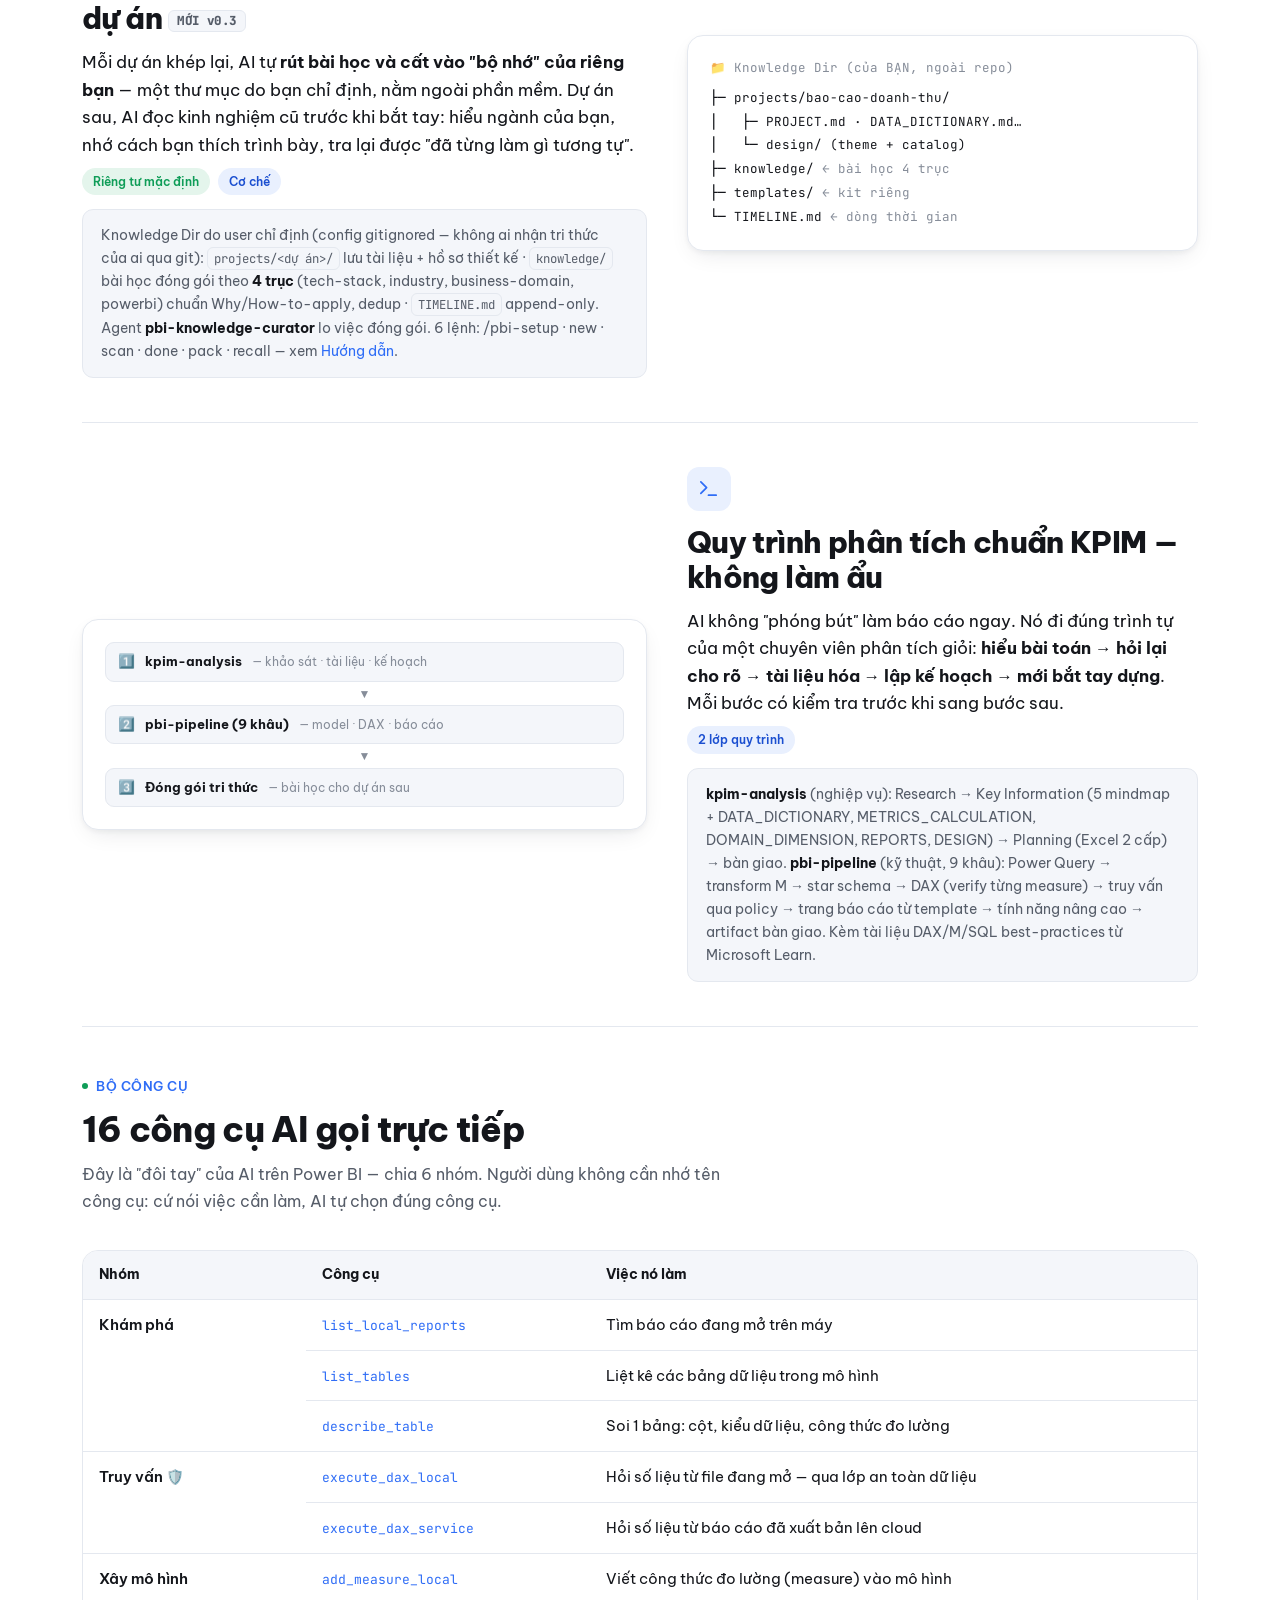
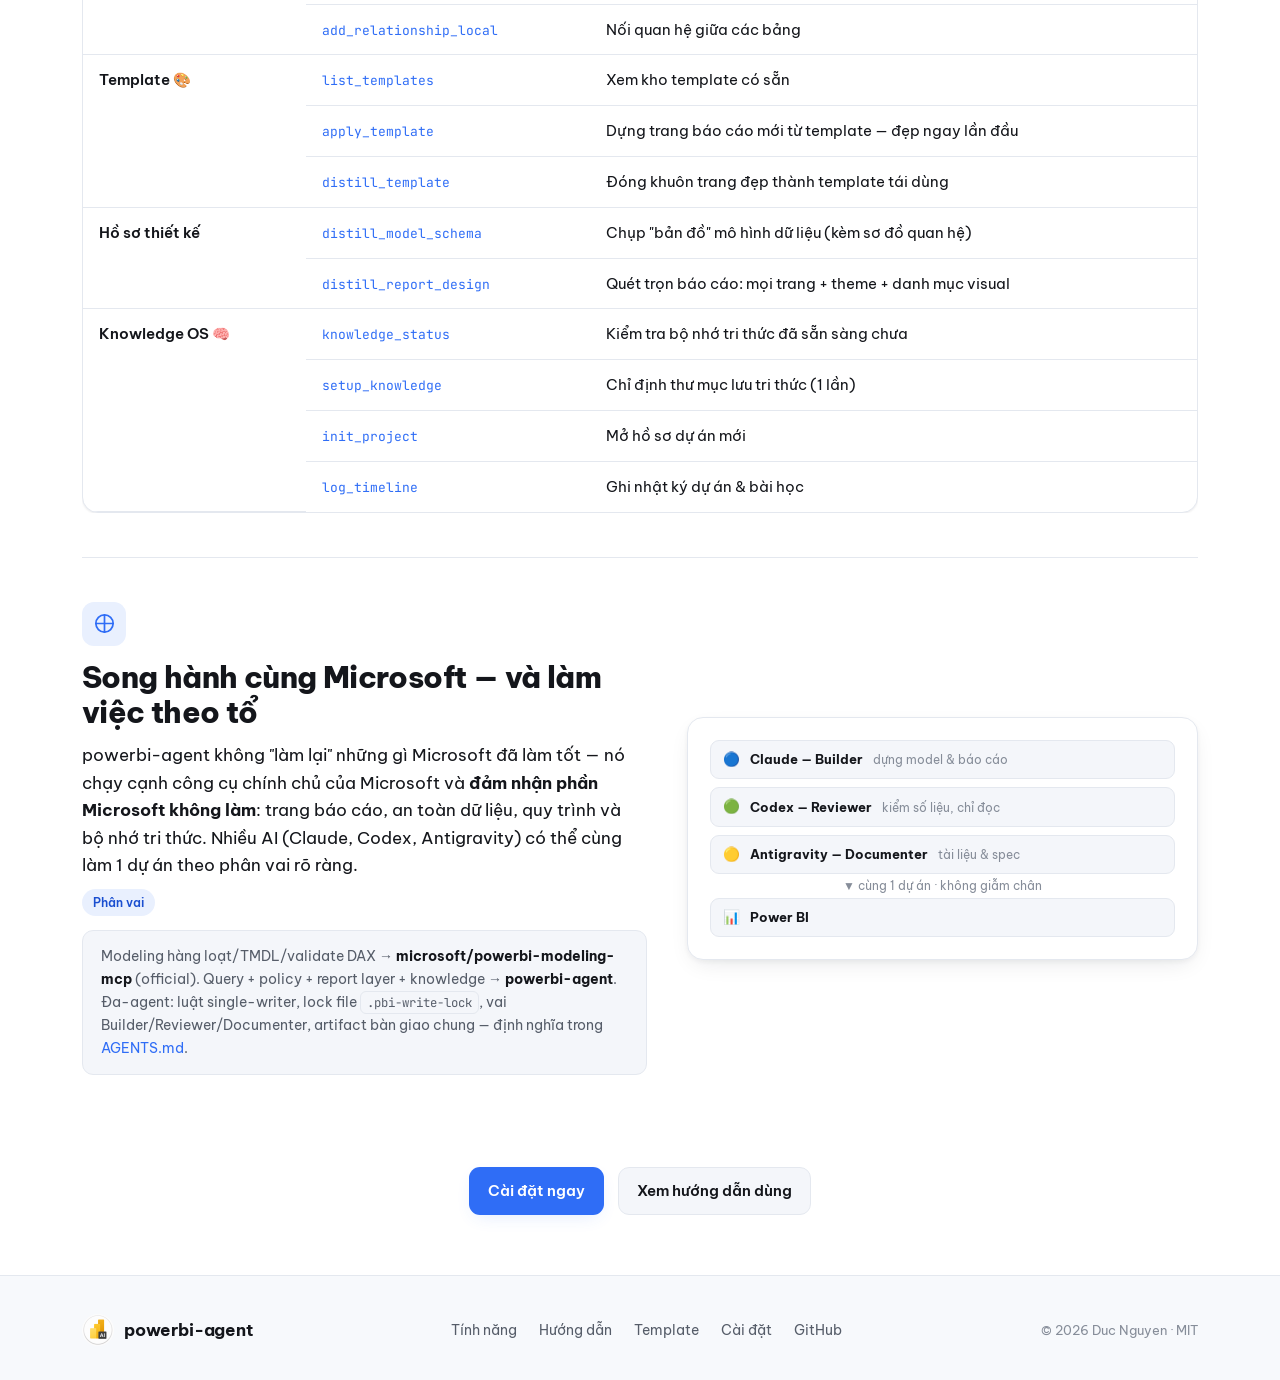
==== commit 7e412309: "docs site: apply triaged fixes from Codex review + own mobile UAT Codex (gpt-5.6-sol, read-only sand" ====
--- a/docs/feature/index.html
+++ b/docs/feature/index.html
@@ -42,7 +42,7 @@
   <div class="wrap nav">
     <a class="brand" href="../"><img src="../assets/logo-128.png" alt="powerbi-agent">powerbi-agent</a>
     <nav class="nav-links">
-      <a href="./" class="active">Tính năng</a>
+      <a href="./" class="active" aria-current="page">Tính năng</a>
       <a href="../instruction/">Hướng dẫn</a>
       <a href="../template/">Template</a>
       <a href="../install/">Cài đặt</a>
@@ -190,7 +190,8 @@
     </div>
     <div class="tbl-wrap">
       <table class="tbl">
-        <thead><tr><th>Nhóm</th><th>Công cụ</th><th>Việc nó làm</th></tr></thead>
+        <caption style="position:absolute;width:1px;height:1px;overflow:hidden;clip:rect(0 0 0 0)">Danh sách 16 công cụ của powerbi-agent theo nhóm</caption>
+        <thead><tr><th scope="col">Nhóm</th><th scope="col">Công cụ</th><th scope="col">Việc nó làm</th></tr></thead>
         <tbody>
           <tr><td class="lbl" rowspan="3">Khám phá</td><td><code>list_local_reports</code></td><td>Tìm báo cáo đang mở trên máy</td></tr>
           <tr><td><code>list_tables</code></td><td>Liệt kê các bảng dữ liệu trong mô hình</td></tr>
--- a/docs/assets/site.css
+++ b/docs/assets/site.css
@@ -56,6 +56,7 @@
 .nav-links a.active{color:var(--accent);font-weight:600}
 .nav .gh{margin-left:20px}
 @media (max-width:860px){.nav-links{gap:14px}.nav-links a{font-size:13px}.nav .gh span{display:none}}
+@media (max-width:560px){.brand{font-size:14.5px;gap:7px}.brand img{width:26px;height:26px}.nav{gap:10px;height:56px}.nav-links{gap:9px}.nav-links a{font-size:12px}}
 
 /* buttons */
 .btn{display:inline-flex;align-items:center;gap:8px;white-space:nowrap;font-family:var(--font);
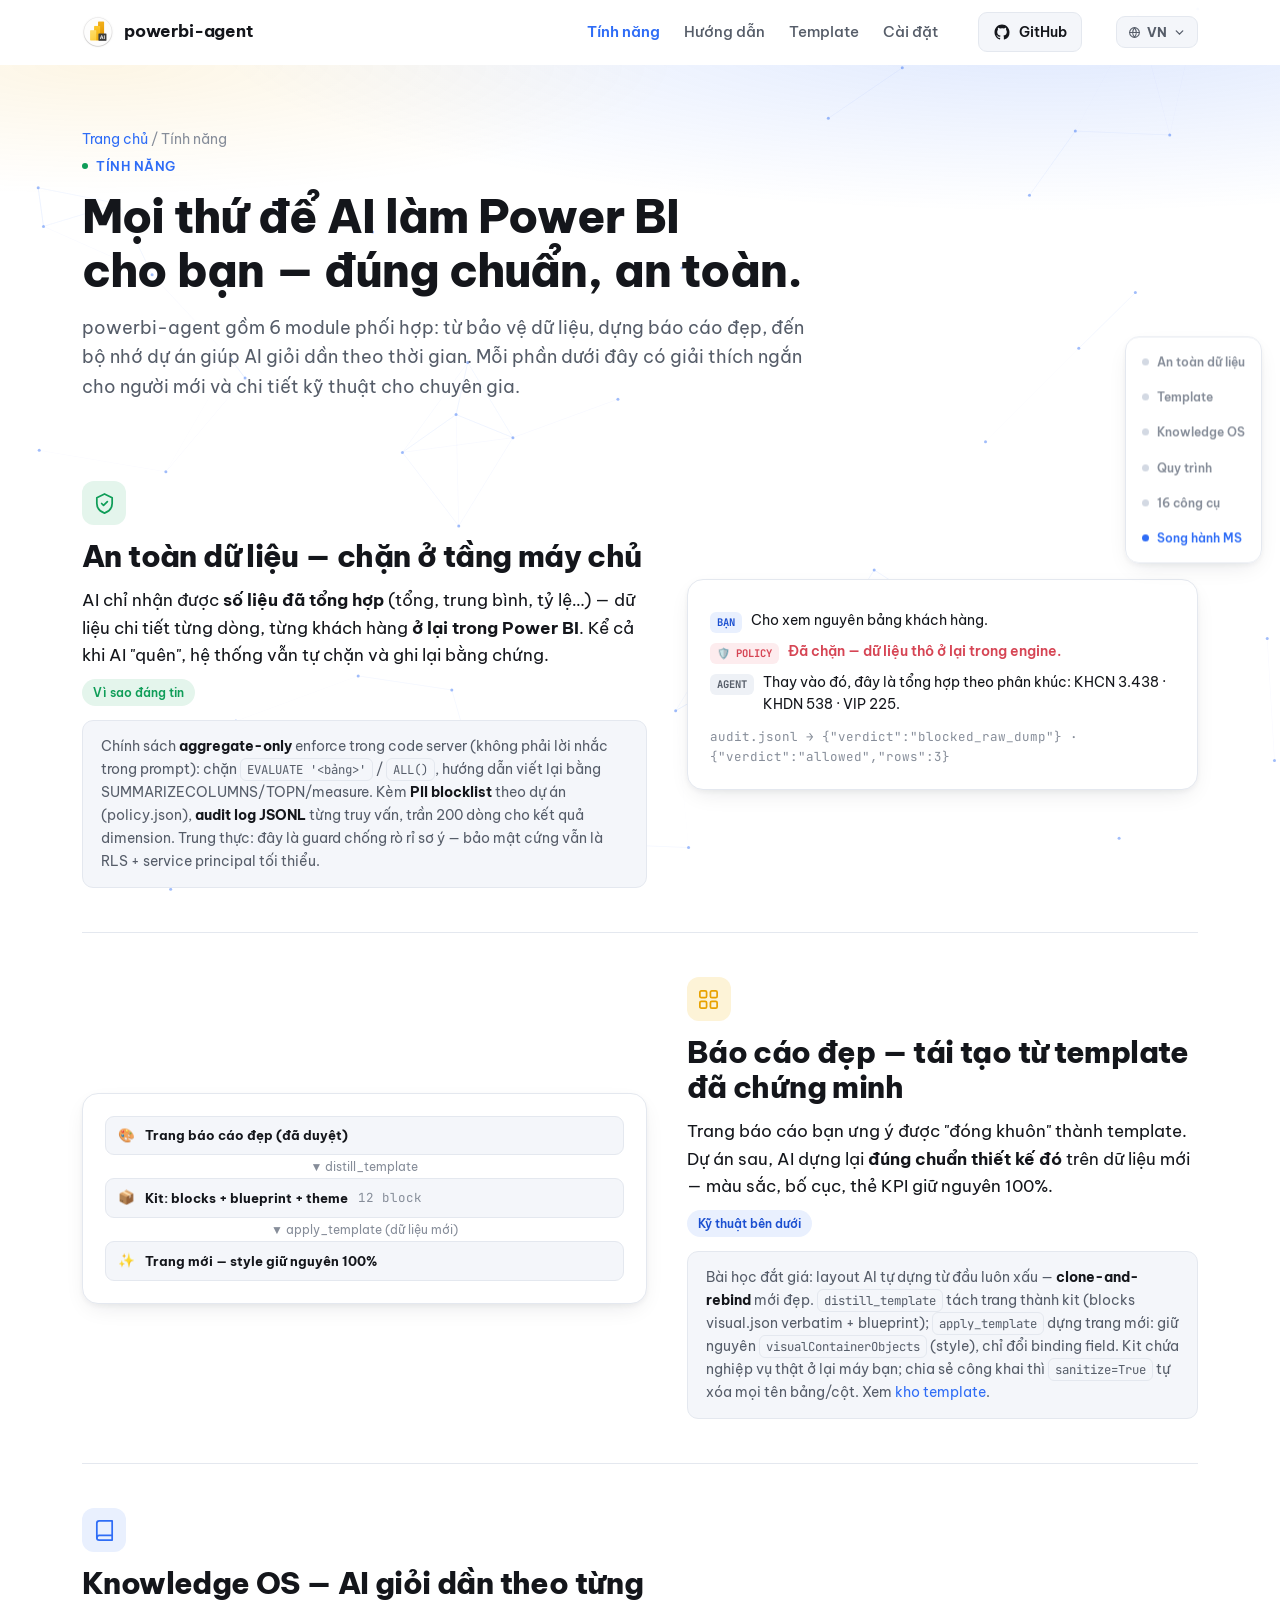
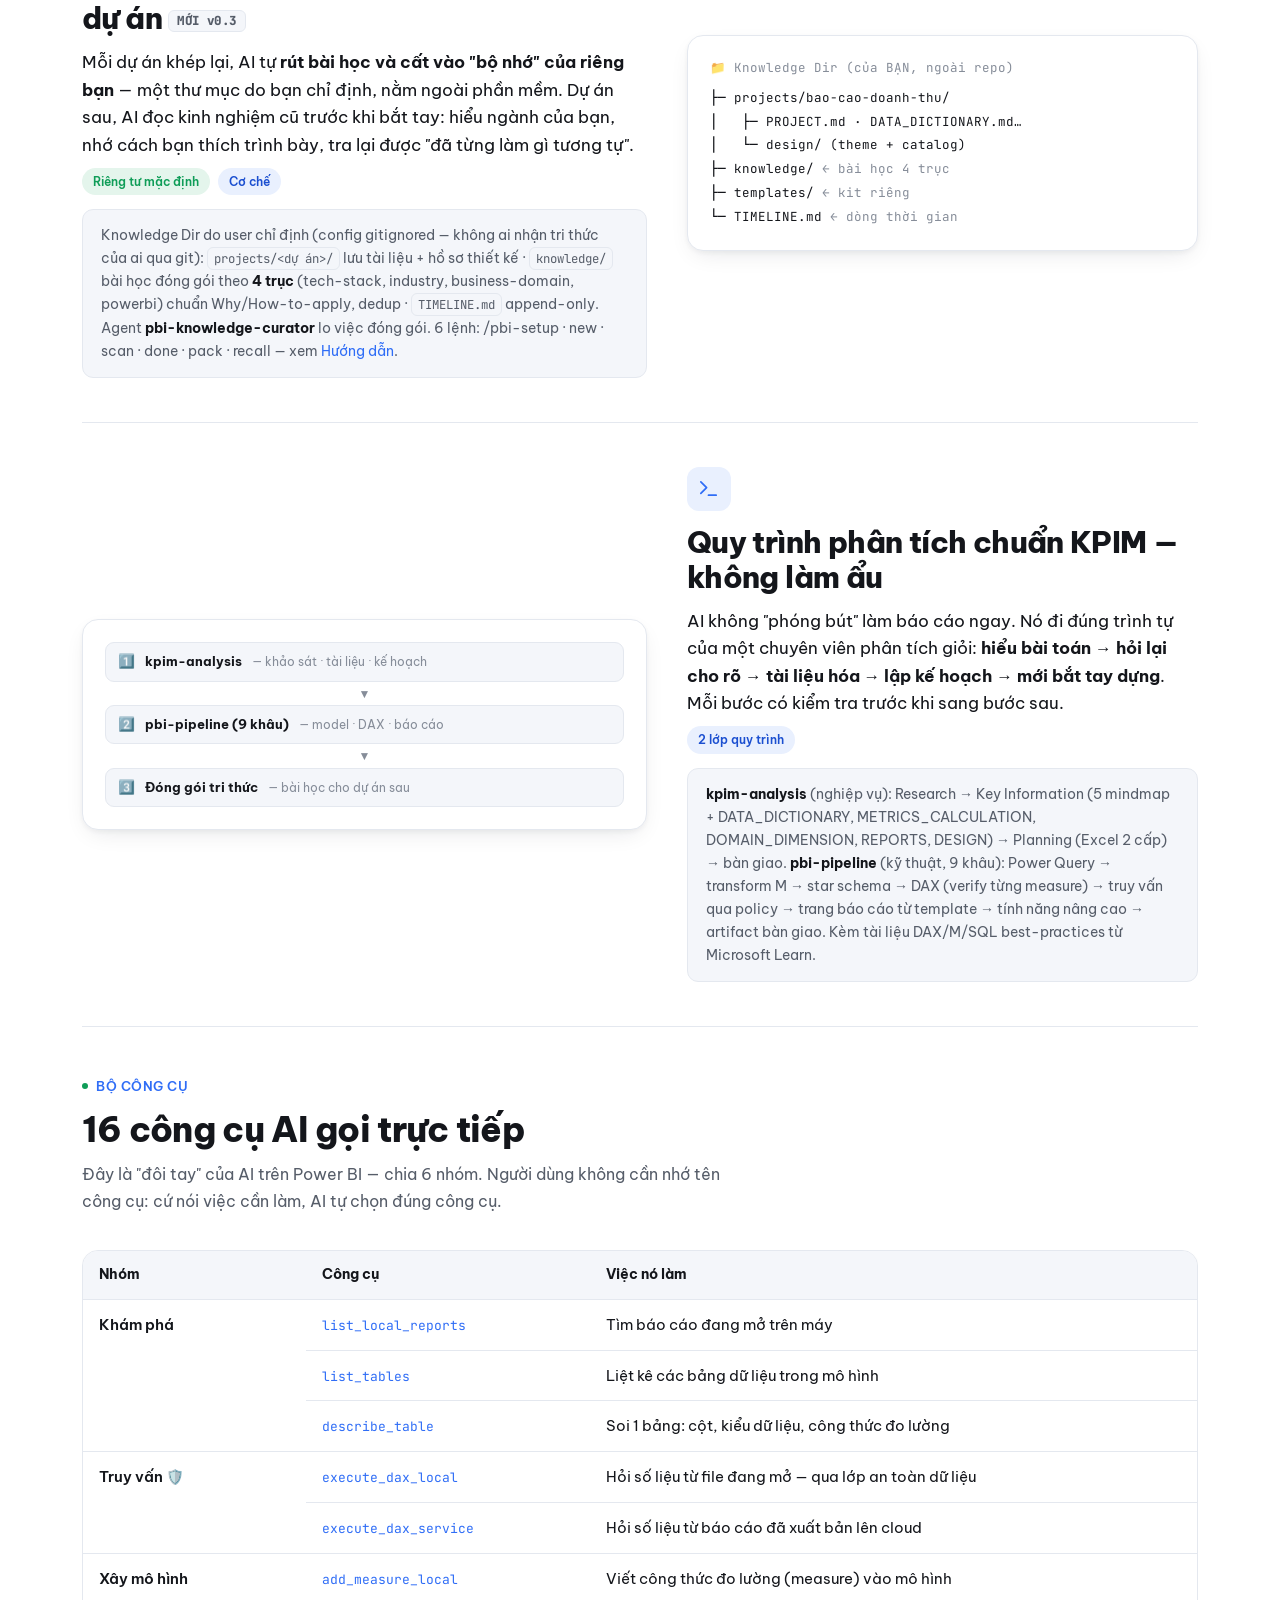
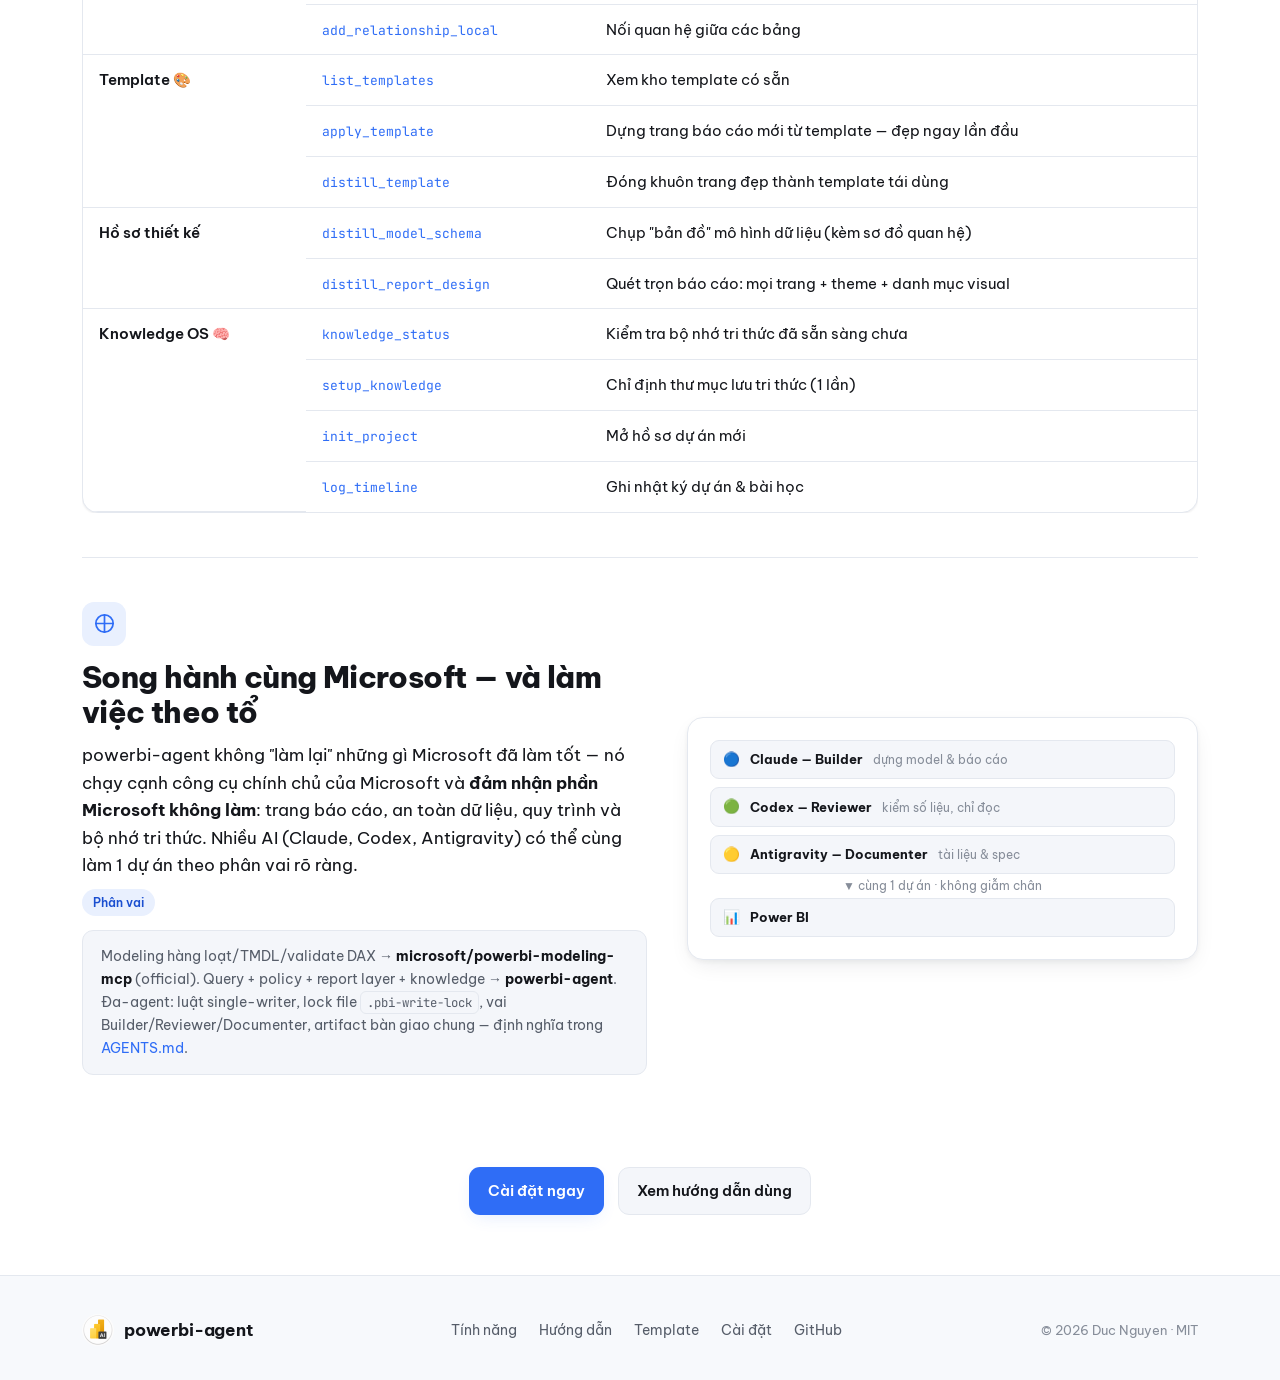
==== commit 7be8d78c: "docs: English-canonical README + Vietnamese companion, KPIM credit, Windows-only banner, website lan" ====
--- a/docs/feature/index.html
+++ b/docs/feature/index.html
@@ -42,10 +42,10 @@
   <div class="wrap nav">
     <a class="brand" href="../"><img src="../assets/logo-128.png" alt="powerbi-agent">powerbi-agent</a>
     <nav class="nav-links">
-      <a href="./" class="active" aria-current="page">Tính năng</a>
-      <a href="../instruction/">Hướng dẫn</a>
-      <a href="../template/">Template</a>
-      <a href="../install/">Cài đặt</a>
+      <a href="./" class="active" aria-current="page"><span data-i18n="vi">Tính năng</span><span data-i18n="en">Features</span></a>
+      <a href="../instruction/"><span data-i18n="vi">Hướng dẫn</span><span data-i18n="en">Guide</span></a>
+      <a href="../template/"><span data-i18n="vi">Template</span><span data-i18n="en">Templates</span></a>
+      <a href="../install/"><span data-i18n="vi">Cài đặt</span><span data-i18n="en">Install</span></a>
     </nav>
     <a class="btn btn-ghost btn-sm gh" href="https://github.com/ducnguyen221/powerbi-agent" target="_blank" rel="noopener">
       <svg viewBox="0 0 24 24" fill="currentColor" aria-hidden="true"><path d="M12 2C6.48 2 2 6.58 2 12.25c0 4.53 2.87 8.37 6.84 9.73.5.09.68-.22.68-.49 0-.24-.01-.87-.01-1.71-2.78.62-3.37-1.37-3.37-1.37-.45-1.18-1.11-1.49-1.11-1.49-.91-.64.07-.62.07-.62 1 .07 1.53 1.06 1.53 1.06.89 1.56 2.34 1.11 2.91.85.09-.66.35-1.11.63-1.36-2.22-.26-4.55-1.14-4.55-5.07 0-1.12.39-2.03 1.03-2.75-.1-.26-.45-1.3.1-2.71 0 0 .84-.28 2.75 1.05a9.4 9.4 0 0 1 2.5-.34c.85 0 1.71.12 2.5.34 1.91-1.33 2.75-1.05 2.75-1.05.55 1.41.2 2.45.1 2.71.64.72 1.03 1.63 1.03 2.75 0 3.94-2.34 4.81-4.57 5.06.36.32.68.94.68 1.9 0 1.37-.01 2.48-.01 2.82 0 .27.18.59.69.49A10.02 10.02 0 0 0 22 12.25C22 6.58 17.52 2 12 2Z"/></svg>
@@ -66,12 +66,10 @@
 <main>
 <section class="page-hero">
   <div class="wrap">
-    <p class="crumb"><a href="../">Trang chủ</a> / Tính năng</p>
-    <span class="eyebrow"><span class="dot"></span>Tính năng</span>
-    <h1>Mọi thứ để AI làm Power BI<br>cho bạn — đúng chuẩn, an toàn.</h1>
-    <p class="lead">powerbi-agent gồm 6 module phối hợp: từ bảo vệ dữ liệu, dựng báo cáo đẹp,
-    đến bộ nhớ dự án giúp AI giỏi dần theo thời gian. Mỗi phần dưới đây có giải thích ngắn cho
-    người mới và chi tiết kỹ thuật cho chuyên gia.</p>
+    <p class="crumb"><a href="../"><span data-i18n="vi">Trang chủ</span><span data-i18n="en">Home</span></a> / <span data-i18n="vi">Tính năng</span><span data-i18n="en">Features</span></p>
+    <span class="eyebrow"><span class="dot"></span><span data-i18n="vi">Tính năng</span><span data-i18n="en">Features</span></span>
+    <h1><span data-i18n="vi">Mọi thứ để AI làm Power BI<br>cho bạn — đúng chuẩn, an toàn.</span><span data-i18n="en">Everything for AI to do Power BI<br>for you — correct and safe.</span></h1>
+    <p class="lead"><span data-i18n="vi">powerbi-agent gồm 6 module phối hợp: từ bảo vệ dữ liệu, dựng báo cáo đẹp, đến bộ nhớ dự án giúp AI giỏi dần theo thời gian. Mỗi phần dưới đây có giải thích ngắn cho người mới và chi tiết kỹ thuật cho chuyên gia.</span><span data-i18n="en">powerbi-agent has 6 modules working together: from data protection to building polished reports to a project memory that makes the AI better over time. Each part below has a plain-language summary for newcomers and technical detail for experts.</span></p>
   </div>
 </section>
 
@@ -139,7 +137,7 @@
       <code class="inline">knowledge/</code> bài học đóng gói theo <b>4 trục</b> (tech-stack, industry,
       business-domain, powerbi) chuẩn Why/How-to-apply, dedup · <code class="inline">TIMELINE.md</code>
       append-only. Agent <b>pbi-knowledge-curator</b> lo việc đóng gói. 6 lệnh:
-      /pbi-setup · new · scan · done · pack · recall — xem <a href="../instruction/" style="color:var(--accent)">Hướng dẫn</a>.</div>
+      /pbi-setup · new · scan · done · pack · recall — xem <a href="../instruction/" style="color:var(--accent)"><span data-i18n="vi">Hướng dẫn</span><span data-i18n="en">Guide</span></a>.</div>
     </div>
     <div class="mod-visual" aria-hidden="true">
       <p class="mono" style="color:var(--faint);margin-bottom:8px">📁 Knowledge Dir (của BẠN, ngoài repo)</p>
@@ -251,8 +249,8 @@
   <div class="wrap foot">
     <a class="brand" href="../"><img src="../assets/logo-128.png" alt="powerbi-agent" width="26" height="26">powerbi-agent</a>
     <div class="foot-links">
-      <a href="../feature/">Tính năng</a><a href="../instruction/">Hướng dẫn</a>
-      <a href="../template/">Template</a><a href="../install/">Cài đặt</a>
+      <a href="../feature/"><span data-i18n="vi">Tính năng</span><span data-i18n="en">Features</span></a><a href="../instruction/"><span data-i18n="vi">Hướng dẫn</span><span data-i18n="en">Guide</span></a>
+      <a href="../template/"><span data-i18n="vi">Template</span><span data-i18n="en">Templates</span></a><a href="../install/"><span data-i18n="vi">Cài đặt</span><span data-i18n="en">Install</span></a>
       <a href="https://github.com/ducnguyen221/powerbi-agent" target="_blank" rel="noopener">GitHub</a>
     </div>
     <span class="foot-copy">© 2026 Duc Nguyen · MIT</span>
--- a/docs/assets/site.css
+++ b/docs/assets/site.css
@@ -174,3 +174,25 @@
   .reveal{opacity:0;transform:translateY(20px);transition:opacity .6s cubic-bezier(.16,1,.3,1),transform .6s cubic-bezier(.16,1,.3,1)}
   .reveal.in{opacity:1;transform:none}
 }
+
+/* ===== i18n language toggle ===== */
+html[data-lang="vi"] [data-i18n="en"]{display:none}
+html[data-lang="en"] [data-i18n="vi"]{display:none}
+.langsel{position:relative;margin-left:14px}
+.langsel > button{display:inline-flex;align-items:center;gap:6px;font-family:var(--font);
+  font-size:13px;font-weight:700;color:var(--muted);background:var(--surface-2);
+  border:1px solid var(--border);border-radius:9px;padding:7px 11px;cursor:pointer}
+.langsel > button:hover{color:var(--text);border-color:var(--border-strong)}
+.langsel > button svg{width:13px;height:13px}
+.langsel ul{position:absolute;right:0;top:calc(100% + 6px);min-width:132px;list-style:none;
+  margin:0;padding:6px;background:var(--surface);border:1px solid var(--border);border-radius:11px;
+  box-shadow:var(--shadow-md);display:none;z-index:60}
+.langsel.open ul{display:block}
+.langsel li{margin:0}
+.langsel li button{width:100%;text-align:left;display:flex;align-items:center;gap:9px;
+  font-size:13.5px;font-weight:600;color:var(--text);background:none;border:none;border-radius:7px;
+  padding:8px 10px;cursor:pointer}
+.langsel li button:hover{background:var(--surface-2)}
+.langsel li button.on{color:var(--accent)}
+.langsel li button .fl{font-size:15px}
+@media (max-width:560px){.langsel{margin-left:8px}.langsel > button{padding:6px 9px;font-size:12px}}
